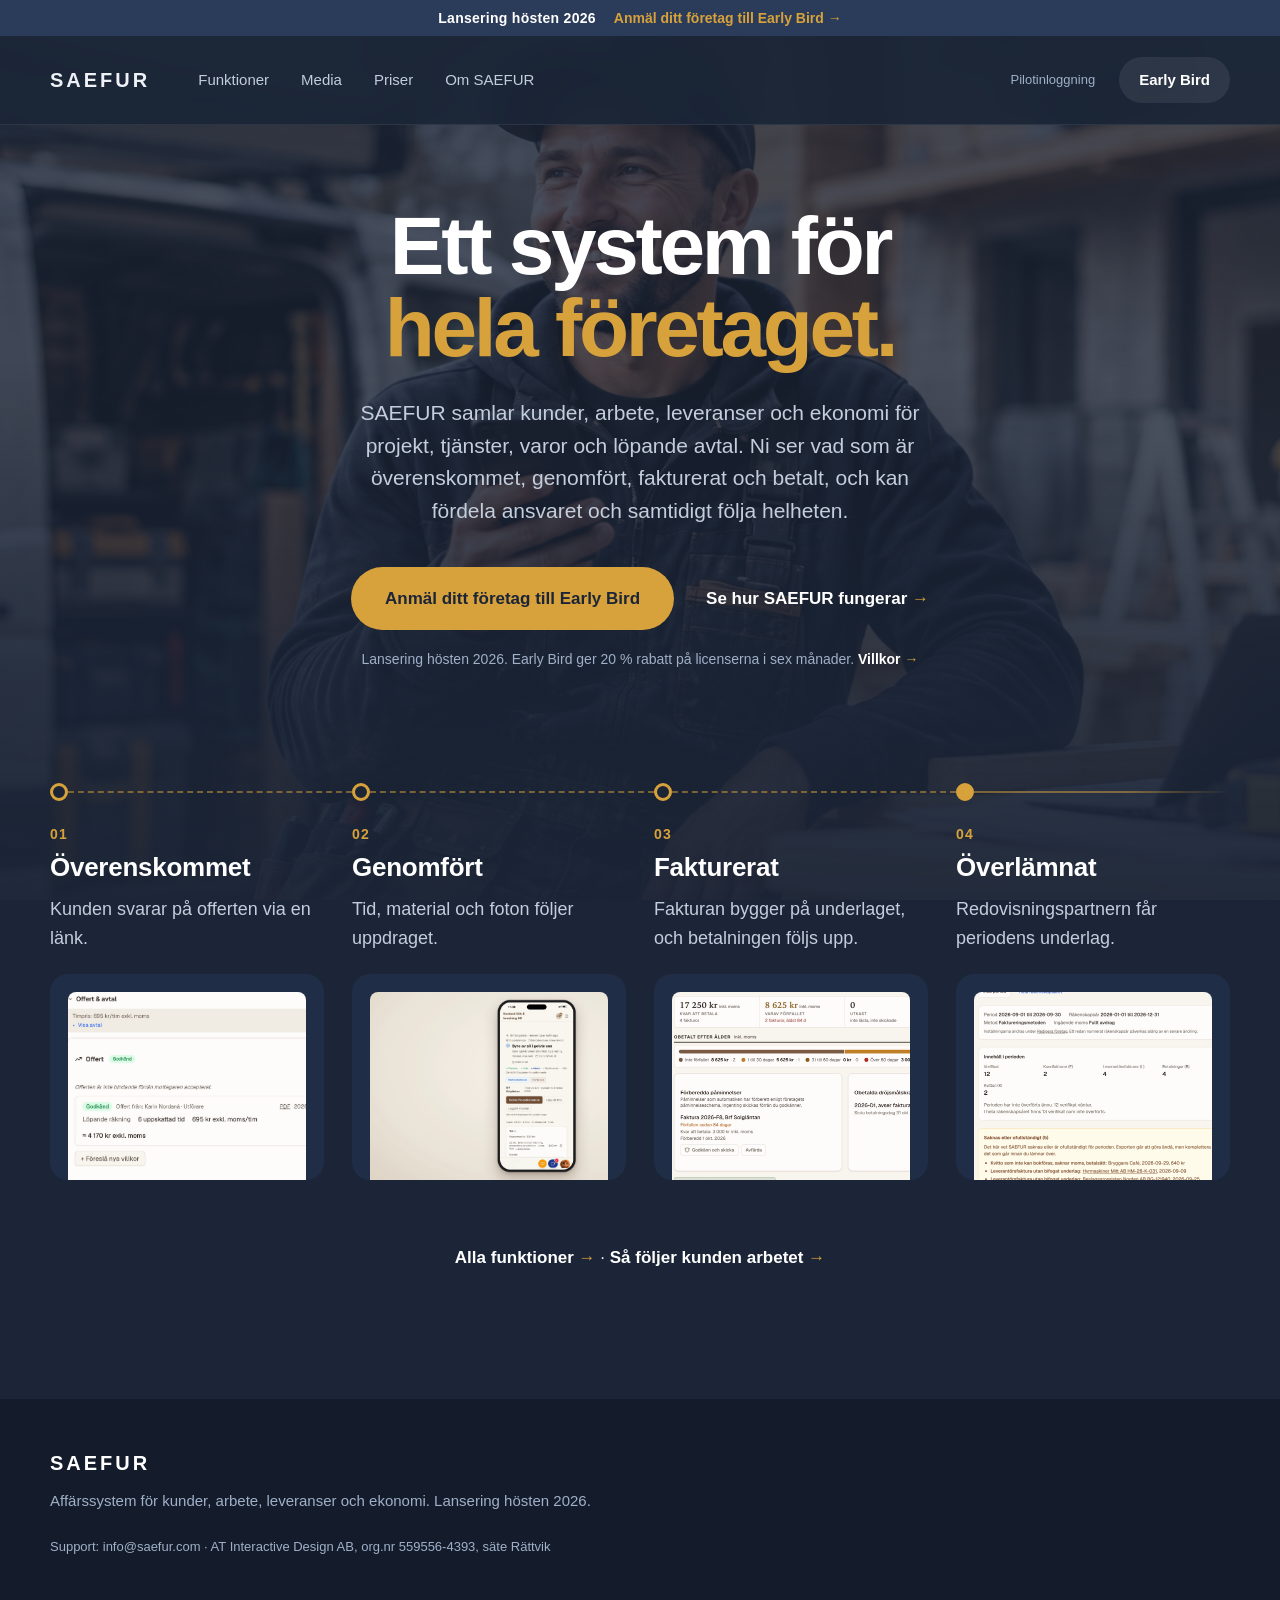
==== publik-2026-10-26/index.html @ 6785f7f9 "SAEFUR hemsida: lanseringsversionen med byggkällor och publicerbar utgåva publik-2026-10-26/ är den " ====
<!doctype html>
<html lang="sv">
<head>
<meta charset="utf-8">
<meta name="viewport" content="width=device-width, initial-scale=1">
<title>SAEFUR | Ett system för hela företaget</title>
<link rel="stylesheet" href="site.css">
<link rel="stylesheet" href="lansering.css">
</head>
<body class="med-bakgrund">
<div class="bakgrund" aria-hidden="true"><img src="bilder/sit-ensam.jpg" alt="" class="aktiv" title="Hantverkare med telefonen vid servicebilen"><img src="bilder/sit-kundmote.jpg" alt="" title="Kundmöte utanför fastigheten"><img src="bilder/sit-lager.jpg" alt="" title="Plock i lagret"><img src="bilder/sit-projekt.jpg" alt="" title="Projektgenomgång över ritningen"><img src="bilder/sit-team.jpg" alt="" title="Teamet vid datorn"></div>

<div class="lansering"><div class="wrap"><span>Lansering hösten 2026</span><a href="early-bird.html">Anmäl ditt företag till Early Bird</a></div></div>
<div class="huvudrad fast">
<header class="wrap head">
  <a class="brand" href="index.html">SAEFUR</a>
  <nav class="nav" aria-label="Huvudmeny"><a href="funktioner.html">Funktioner</a><a href="media.html">Media</a><a href="priser.html">Priser</a><a href="om.html">Om SAEFUR</a></nav>
  <div class="right">
    <a class="loggain pilot" href="https://saefur.com/sv/login">Pilotinloggning</a>
    <a class="btn mjuk" href="early-bird.html">Early Bird</a>
    <details class="meny"><summary>Meny</summary>
      <div class="panel"><a href="funktioner.html">Funktioner</a><a href="media.html">Media</a><a href="priser.html">Priser</a><a href="om.html">Om SAEFUR</a><a href="early-bird.html">Early Bird</a><a href="https://saefur.com/sv/login">Pilotinloggning</a></div>
    </details>
  </div>
</header>
</div>

<main>
<section class="hero">
  <div class="wrap hero-text">
    <h1>Ett system för<br><span>hela företaget.</span></h1>
    <p class="lead">SAEFUR samlar kunder, arbete, leveranser och ekonomi för projekt, tjänster, varor och löpande avtal. Ni ser vad som är överenskommet, genomfört, fakturerat och betalt, och kan fördela ansvaret och samtidigt följa helheten.</p>
    <div class="actions">
      <a class="btn stor" href="early-bird.html">Anmäl ditt företag till Early Bird</a>
      <a class="textlank" href="funktioner.html">Se hur SAEFUR fungerar</a>
    </div>
    <p class="mikro">Lansering hösten 2026. Early Bird ger 20 % rabatt på licenserna i sex månader. <a class="textlank" href="early-bird.html#villkor">Villkor</a></p>
  </div>
</section>

<section class="kedja" aria-label="Från överenskommelse till överlämnat underlag i fyra steg">
  <div class="wrap">
    <ol class="steg">
      <li>
        <span class="punkt" aria-hidden="true"></span>
        <p class="nr">01</p>
        <h2>Överenskommet</h2>
        <p class="kort">Kunden svarar på offerten via en länk.</p>
        <div class="bild"><img src="bilder/ut-lofte.jpg" alt="Offert markerad som godkänd, med timpris och uppskattat belopp"></div>
      </li>
      <li>
        <span class="punkt" aria-hidden="true"></span>
        <p class="nr">02</p>
        <h2>Genomfört</h2>
        <p class="kort">Tid, material och foton följer uppdraget.</p>
        <div class="bild"><img src="bilder/prod-telefon.jpg" alt="Ett uppdrag i telefonen med rapporterad tid, foton och material"></div>
      </li>
      <li>
        <span class="punkt" aria-hidden="true"></span>
        <p class="nr">03</p>
        <h2>Fakturerat</h2>
        <p class="kort">Fakturan bygger på underlaget, och betalningen följs upp.</p>
        <div class="bild"><img src="bilder/ut-betalt.jpg" alt="Fakturaöversikt med belopp kvar att betala och en påminnelse som väntar på godkännande"></div>
      </li>
      <li>
        <span class="punkt" aria-hidden="true"></span>
        <p class="nr">04</p>
        <h2>Överlämnat</h2>
        <p class="kort">Redovisningspartnern får periodens underlag.</p>
        <div class="bild"><img src="bilder/ut-overlamnat.jpg" alt="Perioden före överlämning, med listan över det som behöver kompletteras"></div>
      </li>
    </ol>
    <p class="vidare"><a class="textlank" href="funktioner.html">Alla funktioner</a> · <a class="textlank" href="funktioner.html?p=sjalv&amp;g=kunden-gor-sin-del">Så följer kunden arbetet</a></p>
  </div>
</section>
</main>

<footer class="fot">
  <div class="wrap">
    <div class="rad">
      <div><span class="brand">SAEFUR</span>Affärssystem för kunder, arbete, leveranser och ekonomi. Lansering hösten 2026.</div>
    </div>
    <p class="liten">Support: info@saefur.com · AT Interactive Design AB, org.nr 559556-4393, säte Rättvik</p>
  </div>
</footer>
<script>
// Växlar bakgrundsbild var åttonde sekund. Står stilla om besökaren har bett om minskad rörelse.
(function () {
  var bilder = document.querySelectorAll('.bakgrund img');
  if (bilder.length < 2 || matchMedia('(prefers-reduced-motion: reduce)').matches) return;
  var i = 0;
  setInterval(function () {
    bilder[i].classList.remove('aktiv');
    i = (i + 1) % bilder.length;
    bilder[i].classList.add('aktiv');
  }, 8000);
})();
</script>
</body>
</html>
---- publik-2026-10-26/site.css ----
/* SAEFUR version 4 (lättare), 2026-10-25. Bygger på skiss E: mörkblå grund, gulorange som accent, luft i stället för linjer och ramar. */
:root{
  --navy:#1b2537;--navy2:#22304a;--navy3:#2b3c5a;
  --gold:#d7a13b;--goldhover:#e6b55a;
  --text:#eef1f6;--soft:#c3cddb;--dim:#9fb0c8;
  --sans:-apple-system,BlinkMacSystemFont,'Helvetica Neue',Arial,sans-serif;
  --wrap:min(1180px,calc(100% - 96px))
}
*{box-sizing:border-box}
html{scroll-behavior:smooth;scroll-padding-top:24px}
body{margin:0;background:var(--navy);color:var(--text);font-family:var(--sans);font-size:17px;line-height:1.6;-webkit-font-smoothing:antialiased}
a{color:inherit;text-decoration:none}
img{display:block;max-width:100%;height:auto}
a:focus-visible,button:focus-visible,input:focus-visible,summary:focus-visible{outline:3px solid var(--gold);outline-offset:4px;border-radius:6px}
.wrap{width:var(--wrap);margin:0 auto}

.skissrad{font-size:12px;text-align:center;padding:7px 16px;background:#141c2b;color:var(--dim)}

/* Bakgrund bakom hela startsidan: bild eller film som täcker fönstret, med mörkblå ton över så att texten bär.
   Bilderna växlar med mjuk övertoning och driver långsamt; sidfoten ligger ogenomskinlig över. */
.bakgrund{position:fixed;inset:0;z-index:-1;overflow:hidden;background:var(--navy)}
.bakgrund img,.bakgrund video{position:absolute;inset:0;width:100%;height:100%;object-fit:cover;opacity:0;transition:opacity 1.8s ease;transform:scale(1.04)}
.bakgrund img.aktiv,.bakgrund video{opacity:1}
.bakgrund img.aktiv{animation:drift 10s linear forwards}
@keyframes drift{from{transform:scale(1.04)}to{transform:scale(1.1)}}
.bakgrund::after{content:"";position:absolute;inset:0;background:linear-gradient(180deg,#1b2537d9 0%,#1b2537c4 40%,#1b2537e8 75%,#1b2537f7 100%)}
.med-bakgrund .steg .bild{background:#22304acc}
@media(prefers-reduced-motion:reduce){.bakgrund img{transition:none;animation:none}}
/* Påståenden som bekräftas före publicering */
.bekrafta{text-decoration:underline dotted #d7a13b99;text-underline-offset:4px}

/* Sidhuvud */
.head{display:flex;align-items:center;gap:48px;height:88px}
.brand{font-size:20px;letter-spacing:3px;font-weight:700}
.nav{display:flex;gap:32px;font-size:15px;color:var(--soft)}
.nav a:hover,.nav a[aria-current=page],.loggain:hover{color:#fff}
.nav a[aria-current=page]{font-weight:600}
.right{margin-left:auto;display:flex;align-items:center;gap:24px;font-size:15px;color:var(--soft)}
.btn{display:inline-flex;align-items:center;justify-content:center;background:var(--gold);color:var(--navy);font-weight:600;border-radius:999px;padding:11px 20px;font-size:15px;white-space:nowrap;transition:background .15s;border:0;cursor:pointer;font-family:inherit}
.btn:hover{background:var(--goldhover)}
.btn.mjuk{background:#ffffff14;color:#fff}
.btn.mjuk:hover{background:#ffffff24}
.btn.stor{padding:18px 34px;font-size:17px}
.textlank{font-weight:600;color:#fff}
.textlank::after{content:" →";color:var(--gold)}
.textlank:hover{color:var(--goldhover)}
.meny{display:none}

/* Hjälte, gemensam för alla sidor */
.hero{padding:80px 0 0}
.hero-text{text-align:center;display:flex;flex-direction:column;align-items:center}
.hero h1{font-size:clamp(44px,6.4vw,92px);line-height:1;letter-spacing:-.04em;font-weight:700;margin:0;color:#fff}
.hero h1 span{color:var(--gold)}
.hero.sida h1{font-size:clamp(40px,5vw,68px)}
.lead{font-size:21px;line-height:1.55;color:var(--soft);max-width:600px;margin:28px 0 0}
.actions{display:flex;align-items:center;gap:32px;margin-top:40px}
.mikro{font-size:14px;color:var(--dim);margin:18px 0 0}

/* Stegspåret på startsidan */
.kedja{padding:112px 0 128px}
.steg{list-style:none;padding:0;margin:0;display:grid;grid-template-columns:repeat(4,1fr);gap:28px}
.steg li{position:relative;padding-top:40px}
.steg li::before{content:"";position:absolute;top:8px;left:18px;right:-28px;border-top:2px dashed #d7a13b80}
.steg li:last-child::before{right:0;border-image:linear-gradient(90deg,#d7a13b80 60%,transparent) 1}
.steg .punkt{position:absolute;top:0;left:0;width:18px;height:18px;border-radius:50%;background:var(--navy);border:3px solid var(--gold)}
.steg li:last-child .punkt{background:var(--gold)}
.steg .nr{font-size:14px;font-weight:700;letter-spacing:.08em;color:var(--gold);margin:0}
.steg h2{font-size:26px;letter-spacing:-.01em;margin:2px 0 6px;color:#fff;font-weight:700}
.steg .kort{font-size:18px;color:var(--soft);margin:0 0 22px}
.steg .bild{background:var(--navy2);border-radius:18px;padding:18px 18px 0;overflow:hidden;aspect-ratio:4/3}
.steg .bild img{width:100%;height:100%;object-fit:cover;object-position:left top;border-radius:8px 8px 0 0}
.vidare{margin:64px 0 0;text-align:center}

/* Rubriker i sektioner */
.sektion{padding:96px 0}
.sektion.band{background:var(--navy2)}
.etikett{font-size:14px;font-weight:700;letter-spacing:.08em;text-transform:uppercase;color:var(--gold);margin:0 0 12px}
h2.rubrik{font-size:clamp(30px,3.4vw,46px);line-height:1.1;letter-spacing:-.03em;font-weight:700;margin:0;color:#fff;max-width:760px}
.ingress{font-size:19px;color:var(--soft);margin:18px 0 0;max-width:640px}

/* Funktioner: innehållsförteckning och områden */
.index{display:flex;flex-wrap:wrap;justify-content:center;gap:10px;margin:48px auto 0;max-width:900px;padding:0;list-style:none}
.index a{display:block;padding:9px 16px;border-radius:999px;background:#ffffff0f;color:var(--soft);font-size:15px}
.index a:hover{background:#ffffff1f;color:#fff}
.omrade{display:grid;grid-template-columns:5fr 7fr;gap:64px;align-items:start}
.omrade h2{font-size:clamp(28px,3vw,40px);line-height:1.12;letter-spacing:-.025em;font-weight:700;margin:0;color:#fff}
.omrade .text>p{margin:0;color:var(--soft);font-size:18px;line-height:1.65}
.termer{list-style:none;padding:0;margin:28px 0 0;display:flex;flex-wrap:wrap;gap:8px}
.termer li{font-size:14px;padding:6px 13px;border-radius:999px;background:#ffffff10;color:var(--text)}
.sektion.band .termer li{background:#ffffff12}
.termer li.kommer{color:var(--dim)}
.termer li.kommer::after{content:" · kommer";color:var(--gold)}

/* Media */
.filmer{display:grid;grid-template-columns:repeat(3,1fr);gap:32px;margin-top:48px}
.film{margin:0}
.film .yta{position:relative;aspect-ratio:16/9;border-radius:16px;overflow:hidden;background:radial-gradient(120% 120% at 30% 0%,#34507e,var(--navy3) 55%,var(--navy2));display:grid;place-items:center;width:100%;border:0;padding:0;cursor:pointer;color:inherit;font:inherit}
.film .yta img{position:absolute;inset:0;width:100%;height:100%;object-fit:cover}
.film .spela{position:relative;width:64px;height:64px;border-radius:50%;background:var(--gold);display:grid;place-items:center}
.film .spela::after{content:"";border-left:18px solid var(--navy);border-top:11px solid transparent;border-bottom:11px solid transparent;margin-left:5px}
.film .yta.vantar{cursor:default}
.film .yta.vantar .spela{background:#ffffff1a}
.film .yta.vantar .spela::after{border-left-color:var(--dim)}
.film .yta iframe{position:absolute;inset:0;width:100%;height:100%;border:0}
.film figcaption{margin-top:16px}
.film h3{font-size:19px;margin:0;color:#fff}
.film p{margin:4px 0 0;color:var(--dim);font-size:15px}
.film .status{display:inline-block;margin-top:8px;font-size:13px;color:var(--gold)}

/* Priser */
.pris-topp{display:grid;grid-template-columns:1fr 1fr;gap:64px;align-items:start}
.staffel{list-style:none;padding:0;margin:0;border-radius:18px;overflow:hidden;background:var(--navy2)}
.staffel li{display:flex;justify-content:space-between;gap:16px;padding:16px 24px;font-size:17px}
.staffel li:nth-child(even){background:#ffffff08}
.staffel li b{color:#fff;font-variant-numeric:tabular-nums;white-space:nowrap}
.staffel li:first-child b{color:var(--gold)}
.not{font-size:15px;color:var(--dim);margin:16px 0 0}
.raknare{background:var(--navy2);border-radius:18px;padding:32px}
.raknare label{display:block;font-weight:600;margin-bottom:12px}
.raknare .falt{display:flex;align-items:center;gap:14px}
.raknare input{width:120px;font:600 22px var(--sans);padding:12px 16px;border-radius:12px;border:0;background:var(--navy);color:#fff}
.raknare .summa{font-size:clamp(36px,4vw,52px);font-weight:700;letter-spacing:-.03em;color:#fff;margin:24px 0 0;font-variant-numeric:tabular-nums}
.raknare .summa small{font-size:17px;font-weight:400;color:var(--dim);letter-spacing:0}
.raknare .uppdelning{color:var(--soft);font-size:15px;margin:8px 0 0;font-variant-numeric:tabular-nums}
.exempel{display:grid;grid-template-columns:repeat(3,1fr);gap:28px;margin-top:40px}
.exempel div{background:#ffffff0a;border-radius:18px;padding:24px}
.exempel p{margin:0;color:var(--dim);font-size:15px}
.exempel b{display:block;font-size:28px;color:#fff;letter-spacing:-.02em;margin-top:4px;font-variant-numeric:tabular-nums}
.tva{display:grid;grid-template-columns:1fr 1fr;gap:64px}
.lista{list-style:none;padding:0;margin:20px 0 0}
.lista li{padding:10px 0 10px 28px;position:relative;color:var(--soft)}
.lista li::before{content:"";position:absolute;left:4px;top:19px;width:8px;height:8px;border-radius:50%;background:var(--gold)}
.lista.ute li::before{background:transparent;box-shadow:inset 0 0 0 2px var(--dim)}
.fragor{display:grid;grid-template-columns:1fr 1fr;gap:28px 64px;margin-top:40px}
.fragor h3{font-size:19px;margin:0 0 6px;color:#fff}
.fragor p{margin:0;color:var(--soft)}
.markning{display:inline-block;font-size:13px;font-weight:600;padding:5px 12px;border-radius:999px;background:#d7a13b26;color:var(--gold);margin-bottom:20px}

/* Om */
.principer{display:grid;grid-template-columns:repeat(3,1fr);gap:28px;margin-top:48px}
.principer div{background:#ffffff0a;border-radius:18px;padding:28px}
.principer h3{font-size:21px;margin:0 0 10px;color:#fff}
.principer p{margin:0;color:var(--soft)}

/* Avslut och sidfot */
.avslut{padding:112px 0;text-align:center}
.avslut h2{font-size:clamp(32px,4vw,56px);line-height:1.05;letter-spacing:-.035em;margin:0;color:#fff}
.avslut .actions{justify-content:center}
.fot{background:#141c2b;padding:56px 0 40px;color:var(--dim);font-size:15px}
.fot .rad{display:flex;justify-content:space-between;gap:40px;flex-wrap:wrap}
.fot .brand{color:#fff;display:block;margin-bottom:10px}
.fot nav{display:flex;gap:28px;flex-wrap:wrap}
.fot nav a:hover{color:#fff}
.fot .liten{font-size:13px;margin-top:40px}

@media(max-width:1080px){
  .nav{display:none}
  .meny{display:block;position:relative}
  .meny summary{list-style:none;cursor:pointer;font-weight:600;color:#fff}
  .meny summary::-webkit-details-marker{display:none}
  .meny .panel{position:absolute;right:0;top:40px;background:var(--navy3);border-radius:16px;padding:12px;min-width:240px;box-shadow:0 20px 50px -10px #05091299;display:flex;flex-direction:column;z-index:5;color:#fff}
  .meny .panel a{padding:12px 14px;border-radius:10px}
  .meny .panel a:hover{background:#ffffff14}
  .steg{grid-template-columns:repeat(2,1fr);row-gap:56px}
  .steg li:nth-child(2)::before{right:0}
  .omrade{grid-template-columns:1fr;gap:20px}
  .filmer{grid-template-columns:repeat(2,1fr)}
  .pris-topp,.tva{grid-template-columns:1fr;gap:40px}
  .principer{grid-template-columns:1fr}
}
@media(max-width:700px){
  :root{--wrap:calc(100% - 32px)}
  .head{height:68px;gap:16px}
  .loggain{display:none}
  .right{gap:18px}
  .hero{padding:52px 0 0}
  .hero h1{font-size:44px}
  .hero.sida h1{font-size:38px}
  .lead{font-size:18px;margin-top:20px}
  .actions{flex-direction:column;gap:20px;margin-top:32px;width:100%}
  .actions .btn{width:100%}
  .kedja{padding:72px 0 88px}
  .sektion{padding:64px 0}
  .ingress{font-size:17px}
  .steg{grid-template-columns:1fr;gap:0}
  .steg li{padding:0 0 48px 40px}
  .steg li::before,.steg li:nth-child(2)::before{top:18px;bottom:0;left:8px;right:auto;border-top:0;border-left:2px dashed #d7a13b80}
  .steg li:last-child::before{display:none}
  .steg li:last-child{padding-bottom:0}
  .index{justify-content:flex-start}
  .filmer,.exempel,.fragor{grid-template-columns:1fr}
  .staffel li{padding:14px 18px;font-size:16px}
  .raknare{padding:24px}
  .avslut{padding:80px 0}
}
---- publik-2026-10-26/lansering.css ----
/* Lanseringslager, 2026-10-25. Läggs efter site.css och sidans egen css. Rör ingen godkänd stil, bara tillägg. */
.lansering{background:var(--navy3);color:var(--soft);font-size:14px;line-height:1.3}
.lansering .wrap{display:flex;justify-content:center;align-items:center;gap:18px;padding:9px 0;flex-wrap:wrap}
.lansering span{font-weight:700;letter-spacing:.02em;color:#fff}
.lansering a{color:var(--gold);font-weight:600}
.lansering a:hover{color:var(--goldhover)}
.lansering a::after{content:" →"}

/* Huvudmenyn fastnar i överkant (alla sidor utom Funktioner, som har sin egen fastnande perspektivmeny).
   Läsbar bakgrund, och ankarmål hamnar under menyn i stället för bakom den. 26 okt. */
.huvudrad{position:relative;z-index:20}
.huvudrad.fast{position:sticky;top:0;background:#1b2537eb;backdrop-filter:blur(12px);-webkit-backdrop-filter:blur(12px);border-bottom:1px solid #ffffff14}
html:has(.huvudrad.fast){scroll-padding-top:112px}
.huvudrad.fast .meny .panel{max-height:calc(100vh - 88px);overflow:auto}

/* Sidfoten utan menyrad: varumärke och beskrivning, sedan support och bolag */
.fot{padding:48px 0 36px}
.fot .liten{margin-top:24px}

/* Pilotinloggning: diskret, lägre än knappen */
.loggain.pilot{font-size:13px;color:var(--dim)}
.btn.mjuk[aria-current=page]{background:var(--gold);color:var(--navy)}
.skissrad a{text-decoration:underline}

/* Early Bird-sidan */
.eb-grid{display:grid;grid-template-columns:5fr 7fr;gap:64px;align-items:start}
.eb-tre{list-style:none;padding:0;margin:20px 0 0;display:grid;gap:14px;counter-reset:eb}
.eb-tre li{counter-increment:eb;position:relative;padding:18px 20px 18px 64px;border-radius:18px;background:#ffffff0a}
.eb-tre li::before{content:counter(eb);position:absolute;left:20px;top:18px;width:28px;height:28px;border-radius:50%;background:var(--gold);color:var(--navy);font-weight:700;display:grid;place-items:center;font-size:15px}
.eb-tre b{display:block;color:#fff;font-size:20px;letter-spacing:-.01em}
.eb-tre span{color:var(--soft)}
.eb-form{background:var(--navy2);border-radius:18px;padding:32px}
.eb-form h2{margin:0 0 18px;font-size:26px;color:#fff;letter-spacing:-.02em}
.eb-falt{margin-bottom:18px}
.eb-falt label{display:block;font-weight:600;margin-bottom:8px}
.eb-falt .frivilligt{font-weight:400;color:var(--dim)}
.eb-falt input[type=email],.eb-falt input[type=text]{width:100%;font:500 18px var(--sans);padding:13px 16px;border-radius:12px;border:2px solid transparent;background:var(--navy);color:#fff}
.eb-falt input:focus-visible{border-color:var(--gold);outline:0}
.eb-fang{position:absolute;left:-10000px;width:1px;height:1px;overflow:hidden}
.eb-samtycke{display:flex;gap:12px;align-items:flex-start;margin:6px 0 6px;color:var(--soft);font-size:15px;line-height:1.5}
.eb-samtycke input{flex:none;width:22px;height:22px;margin:2px 0 0;accent-color:var(--gold)}
.eb-samtycke label{cursor:pointer}
.eb-fel{color:#ffb3a7;font-size:14px;margin:8px 0 0}
.eb-form .btn.stor{margin-top:14px;width:100%}
.eb-form .btn:disabled{opacity:.6;cursor:wait}
.eb-ej-ansluten{background:#d7a13b26;color:#f2d594;border-radius:12px;padding:12px 16px;font-size:14px;margin:0 0 20px}
.eb-status{margin-top:20px;border-radius:12px;padding:16px 18px;font-size:16px;line-height:1.5;outline:0}
.eb-status.ok{background:#2f6f4f55;color:#d6f3e3}
.eb-status.fel{background:#8a3a2e55;color:#ffd9d2}
.eb-status.info{background:#d7a13b26;color:#f2d594}
.eb-form .mikro{margin-top:20px}
.villkor{margin-top:0}
.villkor li{font-size:18px}
.eb-text p{margin:0 0 14px;color:var(--soft);font-size:18px;line-height:1.65}

@media(max-width:1080px){.eb-grid{grid-template-columns:1fr;gap:40px}}
@media(max-width:700px){
  .lansering .wrap{gap:4px 12px;padding:8px 0}
  html:has(.huvudrad.fast){scroll-padding-top:84px}
  .huvudrad.fast .meny .panel{max-height:calc(100vh - 68px)}
  .fot{padding:40px 0 32px}
  .fot .liten{margin-top:20px}
  .eb-form{padding:24px}
  .eb-tre li{padding:16px 16px 16px 58px}
}
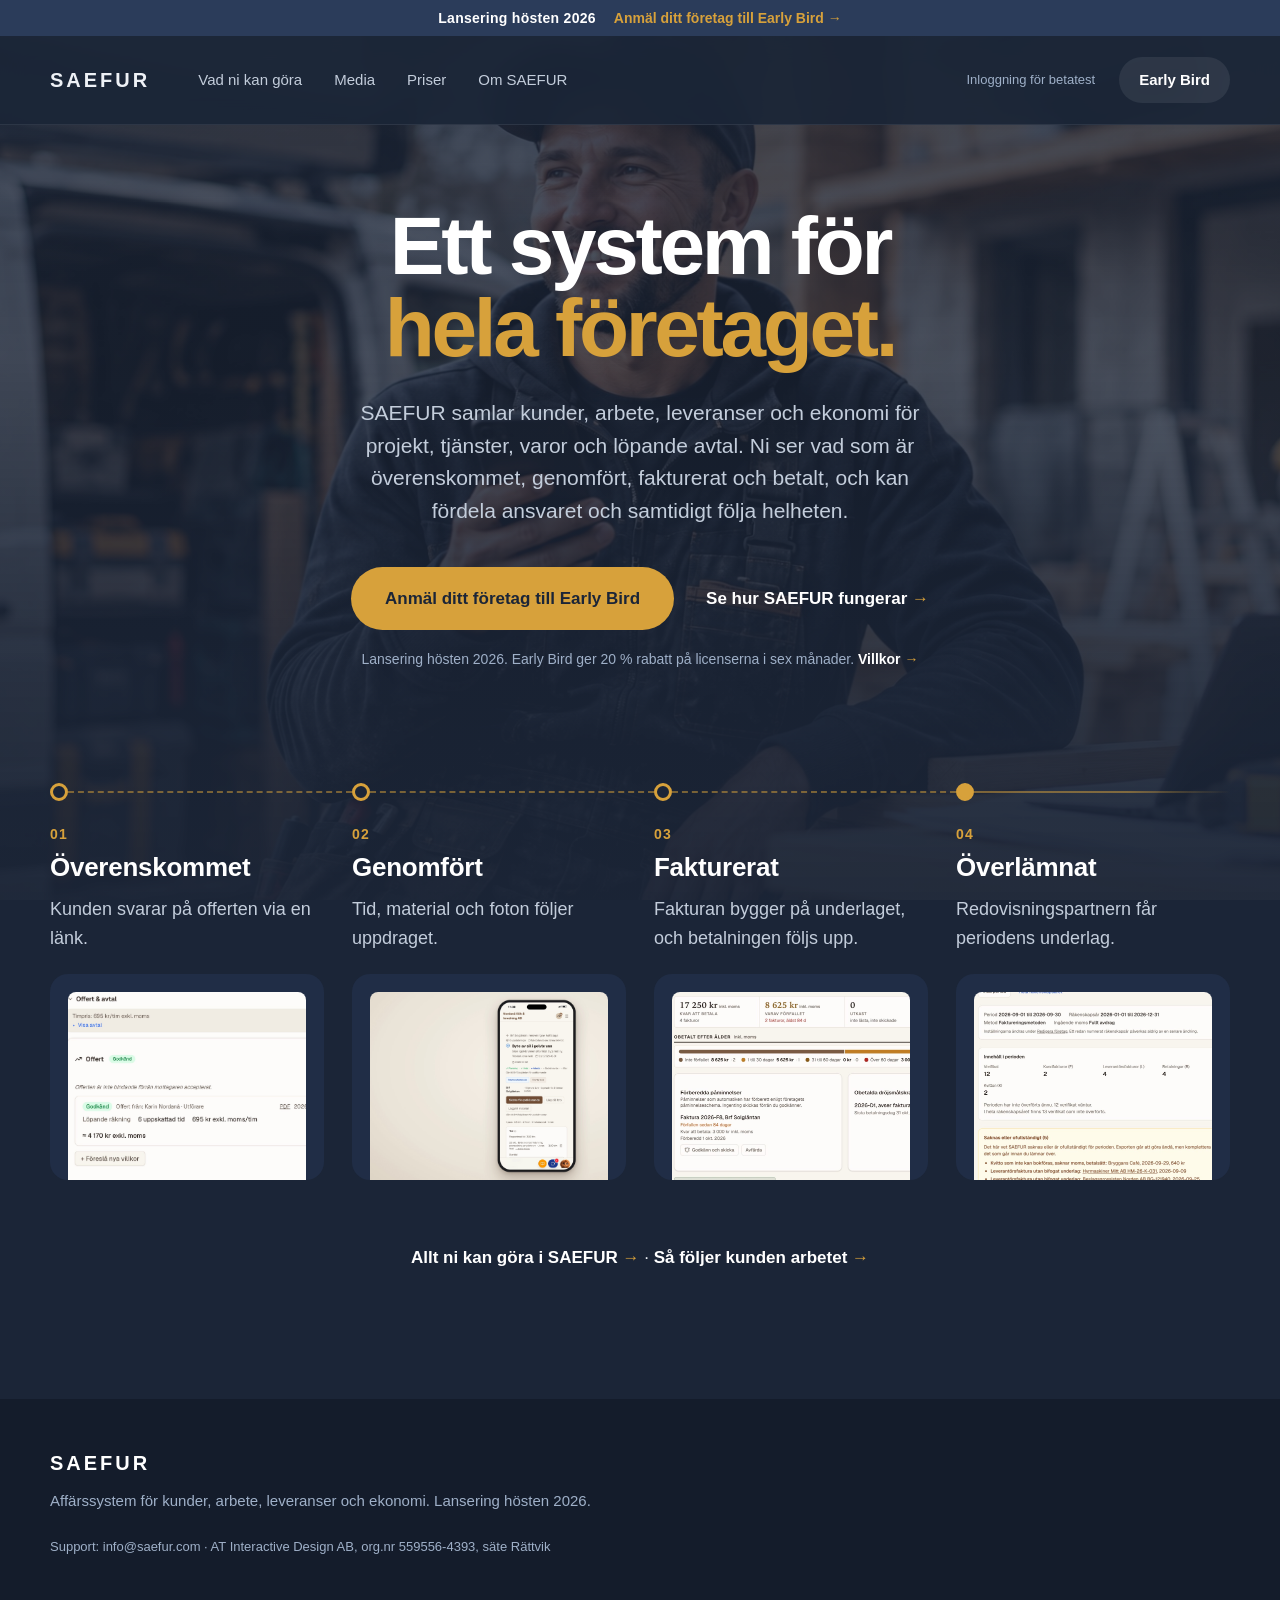
==== commit aaf0767d: "SAEFUR hemsida: betatest, Vad ni kan göra och omarbetad Om-sida - Funktioner heter Vad ni kan göra; " ====
--- a/publik-2026-10-26/index.html
+++ b/publik-2026-10-26/index.html
@@ -14,12 +14,12 @@
 <div class="huvudrad fast">
 <header class="wrap head">
   <a class="brand" href="index.html">SAEFUR</a>
-  <nav class="nav" aria-label="Huvudmeny"><a href="funktioner.html">Funktioner</a><a href="media.html">Media</a><a href="priser.html">Priser</a><a href="om.html">Om SAEFUR</a></nav>
+  <nav class="nav" aria-label="Huvudmeny"><a href="funktioner.html">Vad ni kan göra</a><a href="media.html">Media</a><a href="priser.html">Priser</a><a href="om.html">Om SAEFUR</a></nav>
   <div class="right">
-    <a class="loggain pilot" href="https://saefur.com/sv/login">Pilotinloggning</a>
+    <a class="loggain pilot" href="https://saefur.com/sv/login">Inloggning för betatest</a>
     <a class="btn mjuk" href="early-bird.html">Early Bird</a>
     <details class="meny"><summary>Meny</summary>
-      <div class="panel"><a href="funktioner.html">Funktioner</a><a href="media.html">Media</a><a href="priser.html">Priser</a><a href="om.html">Om SAEFUR</a><a href="early-bird.html">Early Bird</a><a href="https://saefur.com/sv/login">Pilotinloggning</a></div>
+      <div class="panel"><a href="funktioner.html">Vad ni kan göra</a><a href="media.html">Media</a><a href="priser.html">Priser</a><a href="om.html">Om SAEFUR</a><a href="early-bird.html">Early Bird</a><a href="https://saefur.com/sv/login">Inloggning för betatest</a></div>
     </details>
   </div>
 </header>
@@ -70,7 +70,7 @@
         <div class="bild"><img src="bilder/ut-overlamnat.jpg" alt="Perioden före överlämning, med listan över det som behöver kompletteras"></div>
       </li>
     </ol>
-    <p class="vidare"><a class="textlank" href="funktioner.html">Alla funktioner</a> · <a class="textlank" href="funktioner.html?p=sjalv&amp;g=kunden-gor-sin-del">Så följer kunden arbetet</a></p>
+    <p class="vidare"><a class="textlank" href="funktioner.html">Allt ni kan göra i SAEFUR</a> · <a class="textlank" href="funktioner.html?p=sjalv&amp;g=kunden-gor-sin-del">Så följer kunden arbetet</a></p>
   </div>
 </section>
 </main>
